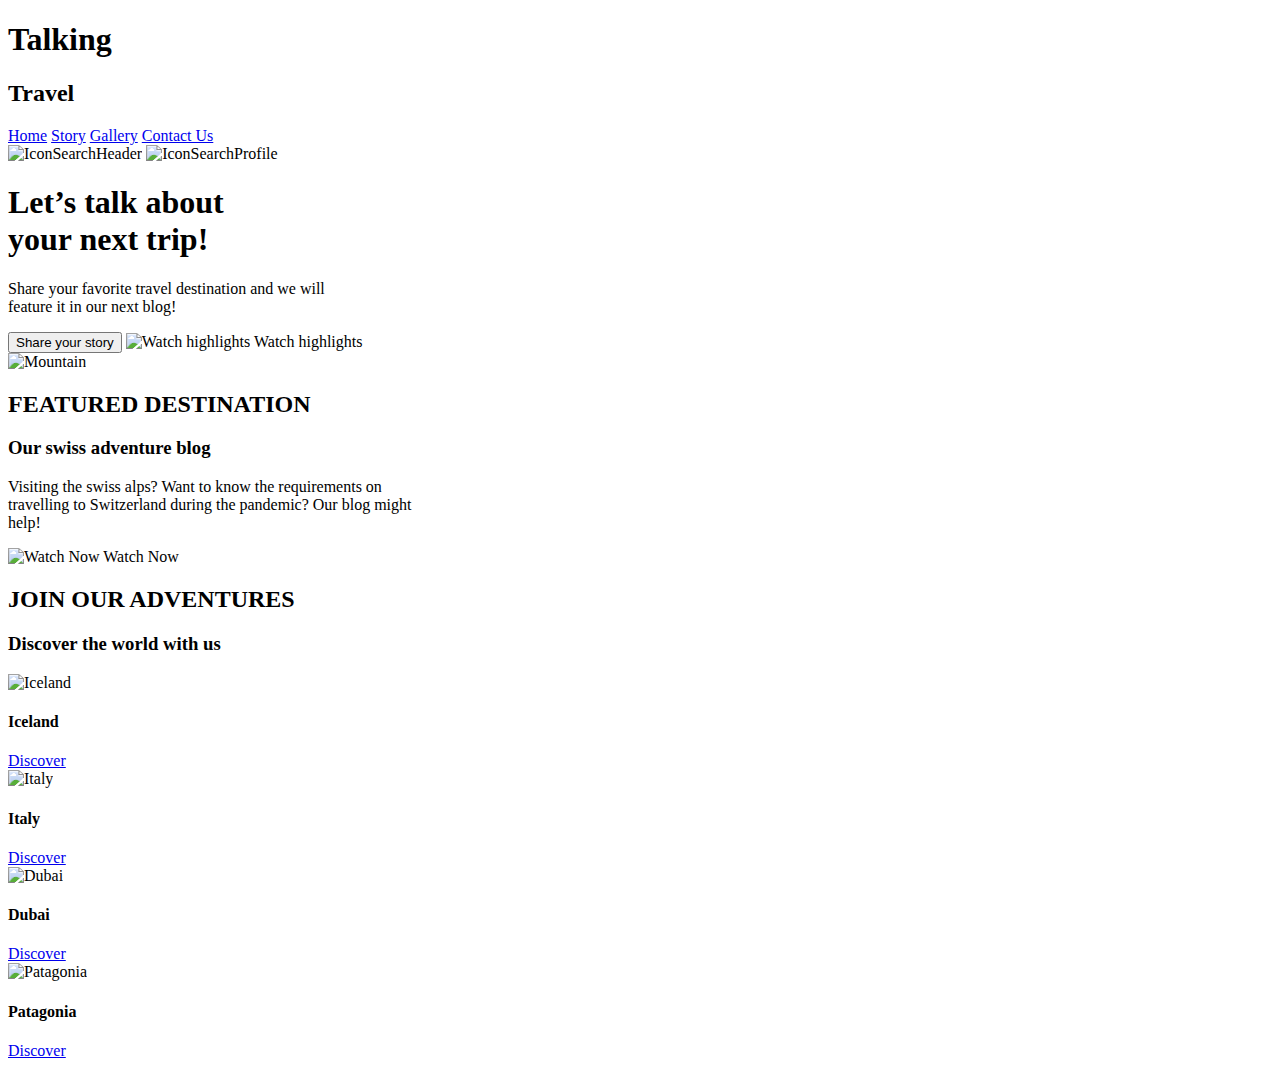
==== src/index.html @ f8778fd6 "add first block" ====
<!DOCTYPE html>
<html lang="en">
<head>
    <meta charset="UTF-8">
    <meta name="viewport" content="width=device-width, initial-scale=1.0">
    <link rel="stylesheet" href="style.css">
    <title>Talking Travel</title>
</head>
<body>

<header class="header-section">
    <div class="header-elements-row">
        <div class="logo">
            <h1>Talking</h1>
            <h2>Travel</h2>
        </div>
        <nav class="header-menu">
            <a href="index.html" class="active">Home</a>
            <a href="story.html">Story</a>
            <a href="#">Gallery</a>
            <a href="#">Contact Us</a>
            <div class="header-icons">
                <div class="divider"></div>
                <img src="src/images/Header-search-icon.svg" alt="IconSearchHeader" class="icon">
                <img src="src/images/Header-profile.svg" alt="IconSearchProfile" class="icon">
            </div>
        </nav>
    </div>
</header>

<main class="main-content">
    <section class="hero-section">
        <div class="text-container">
            <h1>
                <span class="highlight">Let’s talk</span> about <br />
                your next trip!
            </h1>
            <p>Share your favorite travel destination and we will <br />
                feature it in our next blog!</p>
            <div class="button-container"> 
                <div class="button-wrapper">
                    <button class="share-button">Share your story</button>
                    <img src="src/images/Video-button-1-block.svg" alt="Watch highlights" class="highlight-image"/>
                    <span class="highlight-text">Watch highlights</span>
                </div>
            </div>
        </div>
    </section>          
    
    <section class="featured-destination">
        <div class="image-container">
            <img src=src/images/Mountains-2-blocks.jpg" alt="Mountain" />
        </div>
        <div class="text-container">
            <h2>FEATURED DESTINATION</h2>
            <h3>Our swiss adventure blog</h3>
            <p>Visiting the swiss alps? Want to know the requirements on<br />
                travelling to Switzerland during the pandemic? Our blog might<br />
                help!</p>
            <div class="button-container-2"> 
                <div class="button-wrapper-2-block">
                    <img src="sources/images/Video-button-2-block.svg" alt="Watch Now" class="now-image"/>
                    <span class="now-text">Watch Now</span>
                </div>
            </div>
        </div>
    </section>
    
    <section class="adventures-section">
        <h2>JOIN OUR ADVENTURES</h2>
        <h3>Discover the world with us</h3>
        <div class="adventure-cards">
            <div class="adventure-card">
                <img src="sources\image\Iceland-card-image.jpg" alt="Iceland">
                <h4>Iceland</h4>
                <a href="#">Discover</a>
            </div>
            <div class="adventure-card">
                <img src="sources\image\Italy-card-image.jpg" alt="Italy">
                <h4>Italy</h4>
                <a href="#">Discover</a>
            </div>
            <div class="adventure-card">
                <img src="sources\image\Dubai-card-image.jpg" alt="Dubai">
                <h4>Dubai</h4>
                <a href="#">Discover</a>
            </div>
            <div class="adventure-card">
                <img src="sources/images/Patagonia-card-image.jpg" alt="Patagonia">
                <h4>Patagonia</h4>
                <a href="#">Discover</a>
            </div>
        </div>
    </section>
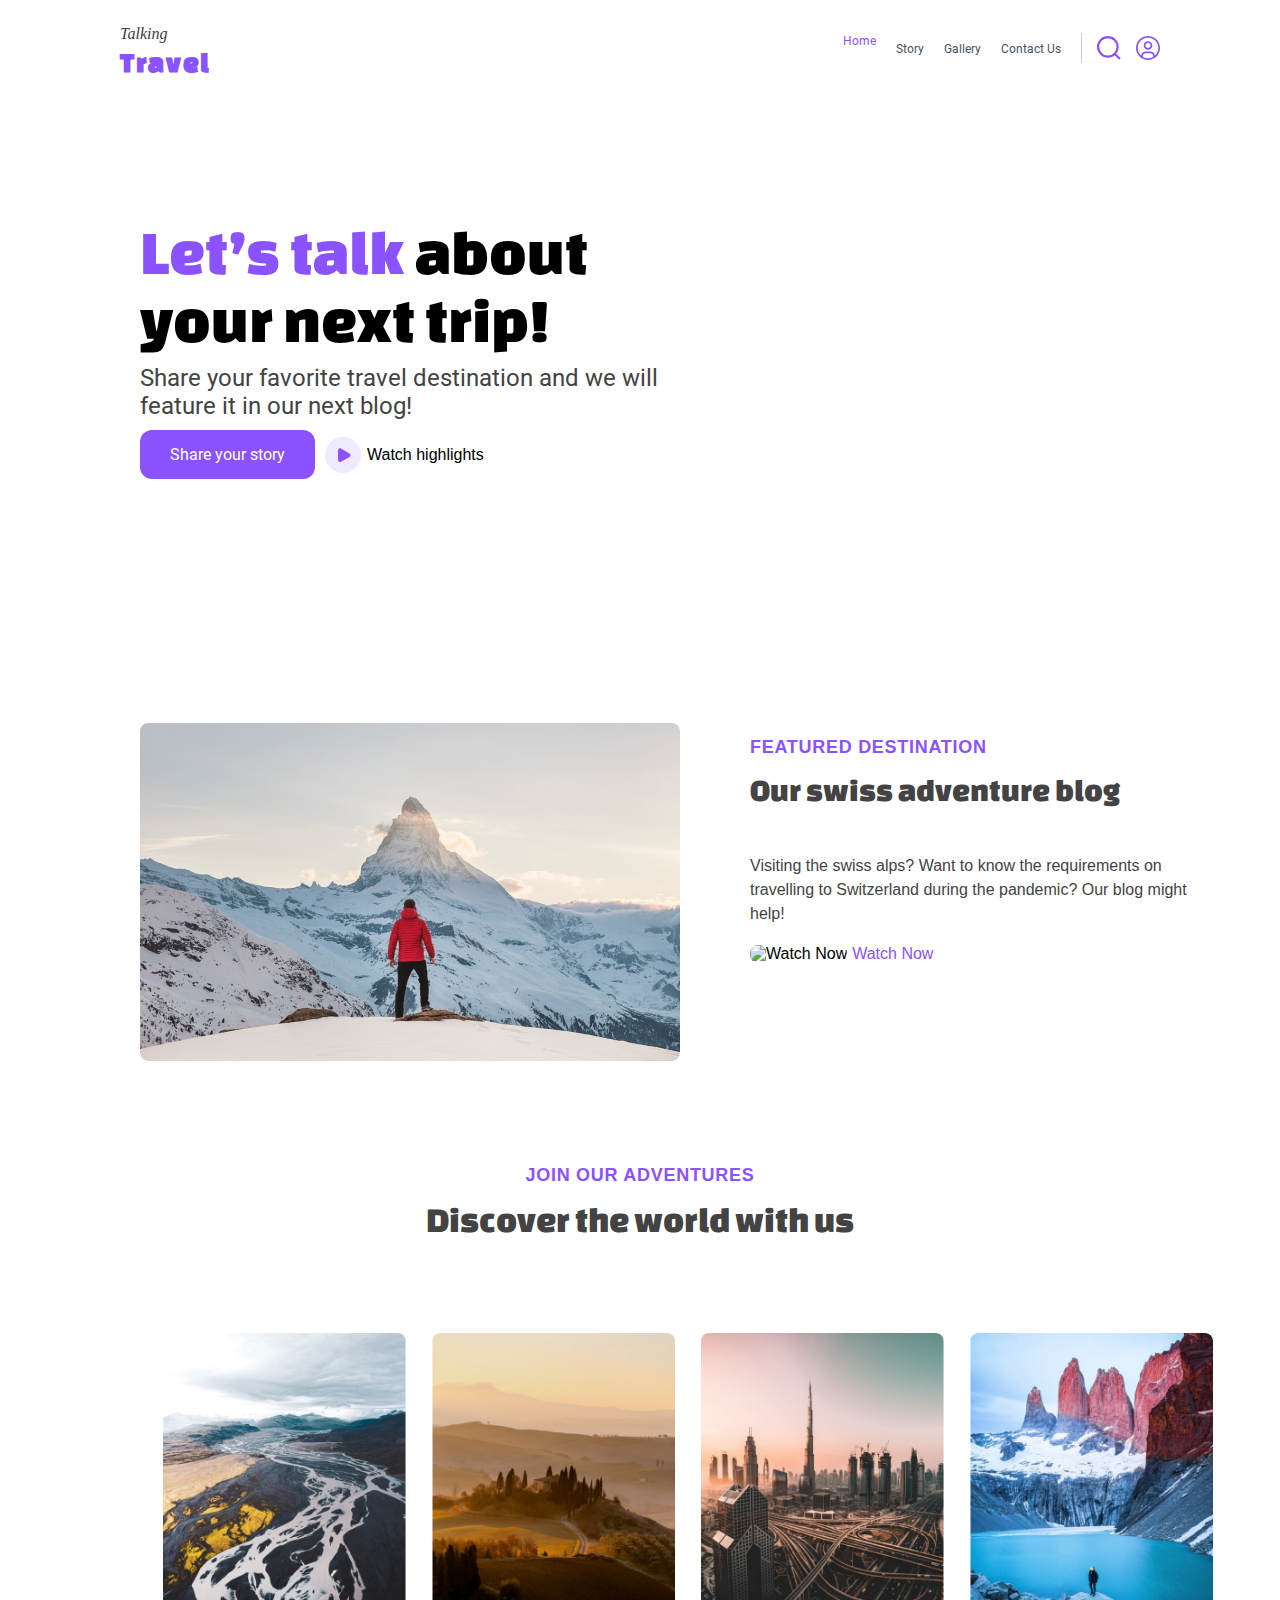
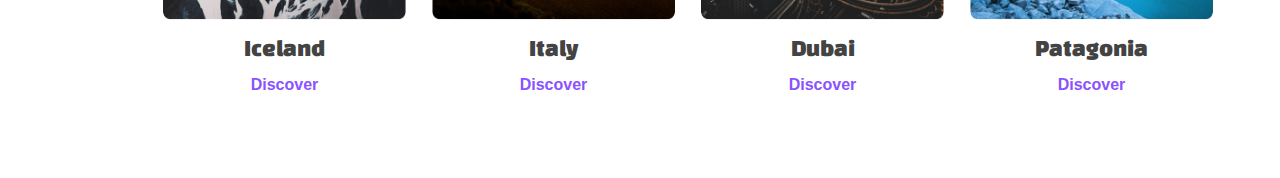
==== commit ad872999: "add fix photo" ====
--- a/src/index.html
+++ b/src/index.html
@@ -21,8 +21,8 @@
             <a href="#">Contact Us</a>
             <div class="header-icons">
                 <div class="divider"></div>
-                <img src="src/images/Header-search-icon.svg" alt="IconSearchHeader" class="icon">
-                <img src="src/images/Header-profile.svg" alt="IconSearchProfile" class="icon">
+                <img src="image/Header-search-icon.svg" alt="IconSearchHeader" class="icon">
+                <img src="image/Header-profile.svg" alt="IconSearchProfile" class="icon">
             </div>
         </nav>
     </div>
@@ -40,7 +40,7 @@
             <div class="button-container"> 
                 <div class="button-wrapper">
                     <button class="share-button">Share your story</button>
-                    <img src="src/images/Video-button-1-block.svg" alt="Watch highlights" class="highlight-image"/>
+                    <img src="image/Video-button-1-block.svg" alt="Watch highlights" class="highlight-image"/>
                     <span class="highlight-text">Watch highlights</span>
                 </div>
             </div>
@@ -49,7 +49,7 @@
     
     <section class="featured-destination">
         <div class="image-container">
-            <img src=src/images/Mountains-2-blocks.jpg" alt="Mountain" />
+            <img src="image/Mountains-2-blocks.jpg" alt="Mountain" />
         </div>
         <div class="text-container">
             <h2>FEATURED DESTINATION</h2>
@@ -59,7 +59,7 @@
                 help!</p>
             <div class="button-container-2"> 
                 <div class="button-wrapper-2-block">
-                    <img src="sources/images/Video-button-2-block.svg" alt="Watch Now" class="now-image"/>
+                    <img src="src/image/Video-button-1-block.svg" alt="Watch Now" class="now-image"/>
                     <span class="now-text">Watch Now</span>
                 </div>
             </div>
@@ -71,24 +71,26 @@
         <h3>Discover the world with us</h3>
         <div class="adventure-cards">
             <div class="adventure-card">
-                <img src="sources\image\Iceland-card-image.jpg" alt="Iceland">
+                <img src="/src/image/Iceland-card-image.jpg" alt="Iceland">
                 <h4>Iceland</h4>
                 <a href="#">Discover</a>
             </div>
             <div class="adventure-card">
-                <img src="sources\image\Italy-card-image.jpg" alt="Italy">
+                <img src="/src/image/Italy-card-image.jpg" alt="Italy">
                 <h4>Italy</h4>
                 <a href="#">Discover</a>
             </div>
             <div class="adventure-card">
-                <img src="sources\image\Dubai-card-image.jpg" alt="Dubai">
+                <img src="/src/image/Dubai-card-image.jpg" alt="Dubai">
                 <h4>Dubai</h4>
                 <a href="#">Discover</a>
             </div>
             <div class="adventure-card">
-                <img src="sources/images/Patagonia-card-image.jpg" alt="Patagonia">
+                <img src="/src/image/Patagonia-card-image.jpg" alt="Patagonia">
                 <h4>Patagonia</h4>
                 <a href="#">Discover</a>
             </div>
         </div>
-    </section>+    </section>
+    
+ --- a/src/style.css
+++ b/src/style.css
@@ -0,0 +1,552 @@
+body {
+    margin: 0;
+    font-family: "Roboto", sans-serif;
+    overflow-x: hidden;
+    padding: 20px 0;
+  }
+  
+  @font-face {
+    font-family: "BlackSignaturePersonalUseOnlyRegular";
+    src: 
+      url(scr/fonts/BlackSignaturePersonalUseOnlyRegular.otf);
+  }
+  
+  @font-face {
+    font-family: "ChangaOne-Regular";
+    src: url(fonts/ChangaOne-Regular.ttf);
+  }
+  
+  @font-face {
+    font-family: "Roboto-Regular";
+    src: url(fonts/Roboto-Regular.ttf);
+  }
+  
+  .header-section {
+    padding: 0 120px; 
+    margin: 0;
+  }
+  
+  .header-elements-row {
+    display: flex;
+    justify-content: space-between; 
+    align-items: center;
+  }
+  
+  .logo {
+    display: flex;
+    flex-direction: column; 
+  }
+  
+  .logo h1 {
+    width: 42px;
+    height: 28px;
+    left: 4px;
+    font-size: 16px;
+    font-style: italic;
+    font-weight: 200;
+    line-height: 28px;
+    text-align: center;
+    color: #3E3E3E;
+    margin: 0; 
+    font-family: "BlackSignaturePersonalUseOnlyRegular";
+  }
+  
+  .logo h2 {
+    width: 76px;
+    height: 28px;
+    top: 24px;
+    font-size: 28px;
+    font-weight: 900;
+    line-height: 28px;
+    text-align: center;
+    color: #8A53FF;
+    margin: 0; 
+    font-family: "ChangaOne-Regular";
+  }
+  
+  .header-menu {
+    display: flex;
+    gap: 20px; 
+  }
+  
+  .header-menu a {
+    padding-top: 8px;
+    text-decoration: none; 
+    color: #495367;
+    font-size: 12px;
+    font-weight: 400;
+    line-height: 16px;
+    font-family: "Roboto-Regular";
+  }
+  
+  .header-menu a.active {
+    padding-top: -0px;
+    color: #8A53FF;
+  }
+  
+  .header-icons {
+    display: flex;
+    gap: 15px;
+  }
+  
+  .divider {
+    border-left: 1px solid #ccc;
+    height: 30px;
+  }
+  
+  .icon {
+    width: 24px; 
+    height: auto;
+  }
+  
+.hero-section {
+  background-image: url("/scr/image/background-of-1-block.jpg"); 
+  background-size: cover; 
+  background-position: center; 
+  width: 100%; 
+  height: calc(100vw * (580 / 1440)); 
+  overflow: hidden;
+  margin-top: 15px; 
+  display: flex;
+  flex-direction: column;
+  justify-content: center; 
+  align-items: flex-start; 
+  text-align: left;
+  padding-left: 140px; 
+  padding-top: 16px; 
+  opacity: 1; 
+}
+.text-container {
+  margin-bottom: 32px;
+}
+
+.hero-section h1 {
+  font-size: 64px;
+  margin: 0; 
+  font-weight: 400;
+  font-family: "ChangaOne-Regular";
+}
+
+.highlight {
+  color: #8A53FF; 
+}
+
+.hero-section p {
+  font-size: 24px;
+  margin: 10px 0; 
+  font-family: "Roboto-Regular";
+  color: #434343;
+}
+
+.button-container {
+  display: flex;
+  gap: 10px; 
+  text-align: left;
+}
+
+.button-wrapper {
+  display: flex; 
+  align-items: center; 
+  text-align: left; 
+}
+.share-button {
+  border-radius: 12px; 
+  border: none;
+  padding: 15px 30px;
+  font-size: 16px;
+  background-color: #8A53FF;
+  color: white;
+  cursor: pointer;
+  font-family: "Roboto-Regular";
+}
+
+.share-button:hover {
+  background-color: #6a5acd; 
+}
+
+.highlight-image {
+  vertical-align: middle; 
+  margin-left: 10px; 
+}
+
+.highlight-text {
+  margin-left: 5px; 
+  vertical-align: middle; 
+}
+
+.featured-destination {
+  display: flex;
+  align-items: flex-start; 
+  text-align: left; 
+  padding-left: 140px; 
+  margin-top: 100px; 
+}
+
+.featured-destination img {
+  width: calc(540px * (100vw / 1440)); 
+  height: auto; 
+  border-radius: 8px; 
+}
+
+.featured-destination .text-container {
+  padding-left: 70px; 
+  margin-top: 0;
+}
+
+.featured-destination h2 {
+  font-size: 18px;
+  font-weight: 700;
+  line-height: 20px;
+  letter-spacing: 0.04em;
+  text-align: left;
+  color: #8A53FF; 
+}
+
+.featured-destination h3 {
+  font-family: "ChangaOne-Regular";
+  font-size: 32px;
+  font-weight: 400;
+  line-height: 36px;
+  text-align: left;
+  color: #434343;
+}
+
+.featured-destination p {
+  font-size: 16px;
+  font-weight: 400;
+  line-height: 24px;
+  text-align: left;
+  color: #434343;
+}
+
+.featured-destination .button-container-2 {
+  display: flex;
+  gap: 10px; 
+  text-align: left;
+}
+
+.featured-destination .button-wrapper-2-block {
+  display: flex; 
+  align-items: center; 
+  text-align: left; 
+}
+
+.featured-destination .now-image {
+  vertical-align: middle; 
+}
+
+.featured-destination .now-text {
+  margin-left: 5px; 
+  vertical-align: middle; 
+  font-size: 16px;
+  font-weight: 400;
+  line-height: 24px;
+  text-align: left;
+  color: #8A53FF;
+}
+
+.adventures-section {
+  text-align: center; 
+  margin-top: 100px; 
+}
+
+.adventures-section h2 {
+  font-size: 18px;
+  font-weight: 700;
+  line-height: 20px;
+  letter-spacing: 0.04em;
+  text-align: center;
+  color: #8A53FF;
+}
+
+.adventures-section h3 {
+  font-size: 36px; 
+  margin: 10px 0; 
+  font-family: "ChangaOne-Regular";
+  font-weight: 400;
+  line-height: 40px;
+  text-align: center;
+  color: #434343;
+}
+
+.adventure-cards {
+  display: flex; 
+  justify-content: flex-start; 
+  padding-left: 150px; 
+  margin: 64px 0;
+}
+
+.adventure-card {
+  display: flex; 
+  flex-direction: column; 
+  align-items: center; 
+}
+
+.adventure-card img {
+  border-radius: 8px; 
+  width: 90%; 
+  height: auto; 
+}
+
+.adventure-card h4 {
+  margin: 10px 0; 
+  font-size: 24px;
+  font-weight: 400;
+  line-height: 36px;
+  text-align: center;
+  font-family: "ChangaOne-Regular";
+  color: #434343;
+}
+
+.adventure-card a {
+  font-size: 16px;
+  font-weight: 700;
+  line-height: 18px;
+  text-align: center;
+  text-decoration: none; 
+  color: #8A53FF; 
+}
+
+.community-section {
+  position: relative; 
+  padding: 40px; 
+}
+
+.background-image {
+  position: absolute;
+  top: 0;
+  left: 0;
+  right: 0;
+  bottom: 0;
+  background-image: url('src/image/Community-image.jpg'); 
+  background-size: cover; 
+  background-position: center; 
+  z-index: -1; 
+}
+
+.community-section h2 {
+  text-align: center; 
+  font-size: 18px;
+  font-weight: 700;
+  line-height: 20px;
+  letter-spacing: 0.04em;
+  color: #8A53FF;
+}
+
+.community-section h3 {
+  margin: 10px 0; 
+  font-size: 44px;
+  font-weight: 400;
+  line-height: 36px;
+  text-align: center;
+  font-family: "ChangaOne-Regular";
+  padding-bottom: 30px;
+  color: #434343;
+}
+
+.community-section h4 {
+  margin: 10px 0; 
+  font-size: 24px;
+  font-weight: 400;
+  line-height: 36px;
+  text-align: left;
+  font-family: "ChangaOne-Regular";
+  color: #434343;
+}
+
+.community-section p {
+  margin: 10px 0; 
+  font-size: 16px;
+  font-weight: 400;
+  line-height: 32px;
+  text-align: left;
+  padding-bottom: 20px;
+  font-family: "Roboto-Regular";
+  color: #434343;
+}
+
+.travel-form {
+  max-width: 512px; 
+  margin: 0 auto; 
+  background: white; 
+  padding: 30px; 
+  border-radius: 8px; 
+}
+
+input[type="text"], select, textarea {
+  width: 100%; 
+  padding: 10px; 
+  margin-bottom: 15px; 
+  border: 1px solid #ccc; 
+  border-radius: 4px; 
+  box-sizing: border-box; 
+  color:#000000;
+}
+
+textarea {
+  height: 100px; 
+  font-family: "Roboto-Regular";
+}
+
+.submit-button {
+  background-color: #8A53FF; 
+  color: white; 
+  border: none; 
+  padding: 16px 80px; 
+  border-radius: 4px; 
+  cursor: pointer; 
+}
+
+.recent-entries {
+  margin: 0 auto; 
+  padding-left: 140px; 
+  padding-right: 140px; 
+  margin-top: 80px; 
+}
+
+h2 {
+  font-size: 18px;
+  font-weight: 700;
+  line-height: 21.09px;
+  letter-spacing: 0.06em;
+  text-align: center;
+  color: #8A53FF;
+}
+
+h3 {
+  margin: 10px 0; 
+  font-size: 44px;
+  font-weight: 400;
+  line-height: 36px;
+  text-align: center;
+  font-family: "ChangaOne-Regular";
+  padding-bottom: 30px;
+  color: #434343;
+}
+
+.featured-entry {
+  display: flex; 
+  margin-bottom: 40px; 
+}
+
+.entry-main {
+  flex: 1; 
+  margin-right: 20px; 
+  margin-bottom: 20px;
+  border-radius: 8px; 
+  background-color: #F9F9F9;
+}
+
+.entry-main img {
+  width: calc(440px * (100vw / 1440)); 
+  height: auto; 
+}
+
+.entry-text {
+  display: flex; 
+  flex-direction: column; 
+  margin-left: 20px;
+  margin-right: 20px;
+}
+
+h4 {
+  margin-top: 20px;
+  font-size: 20px;
+  font-weight: 400;
+  font-family: "ChangaOne-Regular";
+  color: #434343;
+}
+
+.text-with-button {
+  display: flex; 
+  align-items: center; 
+}
+
+.entry-text p {
+  margin: 0; 
+  margin-top: -16px;
+  flex: 1; 
+  font-size: 16px;
+  font-weight: 400;
+  color: #576074;
+}
+
+.entry-text a {
+  margin-left: 20px;
+  margin-top: -32px;
+}
+
+.entry-list {
+  flex: 1; 
+}
+
+.story-item {
+  display: flex; 
+  padding-bottom: 10px;
+  padding-top: 10px;
+  padding-left: 10px;
+  padding-right: 10px;
+  border-radius: 8px; 
+  background-color: #F9F9F9;
+  margin-bottom: 20px; 
+}
+
+.story-item img {
+  width: 200px; 
+  height: auto; 
+  border-radius: 8px; 
+  margin-right: 15px; 
+}
+
+.item-content {
+  flex: 1; 
+}
+
+.item-content h4 {
+  font-size: 20px;
+  font-weight: 400;
+  font-family: "ChangaOne-Regular";
+}
+
+.item-content p {
+  margin-top: -16px; 
+  size: 12;
+  font-family: "Roboto-Regular";
+  color: #576074;
+}
+
+.item-content a {
+  size: 16;
+  color: #8A53FF; 
+  text-decoration: none; 
+}
+
+.footer-section{
+  padding: 0 140px;
+}
+
+.footer-elements-row {
+  display: flex;
+  justify-content: space-between; 
+  align-items: center;
+  padding: 0 20px; 
+  color: #939EB4;
+}
+
+.footer-menu {
+  display: flex;
+  gap: 20px; 
+}
+
+.footer-menu a {
+  padding-top: 8px;
+  text-decoration: none; 
+  color: #939EB4;
+  font-size: 12px;
+  font-weight: 400;
+  line-height: 16px;
+}
+
+.footer-menu a.active {
+  padding-top: -0px;
+}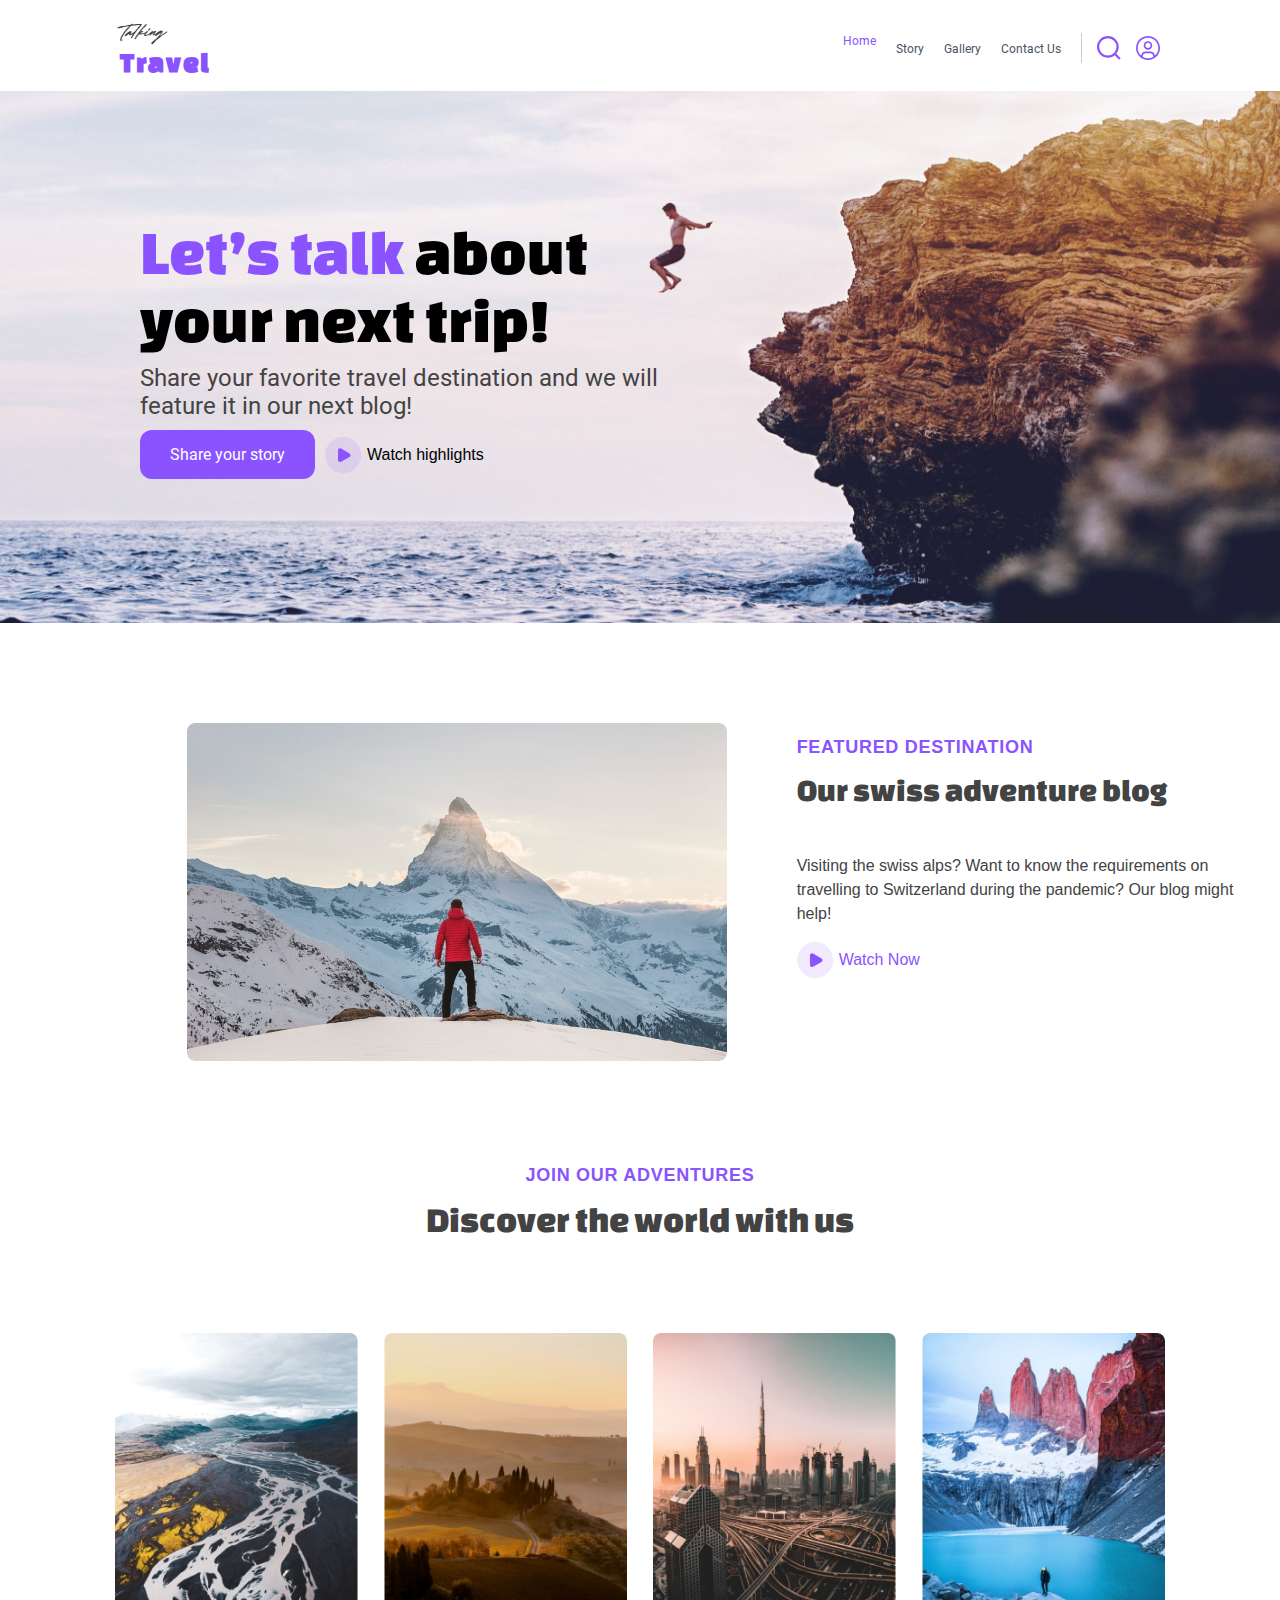
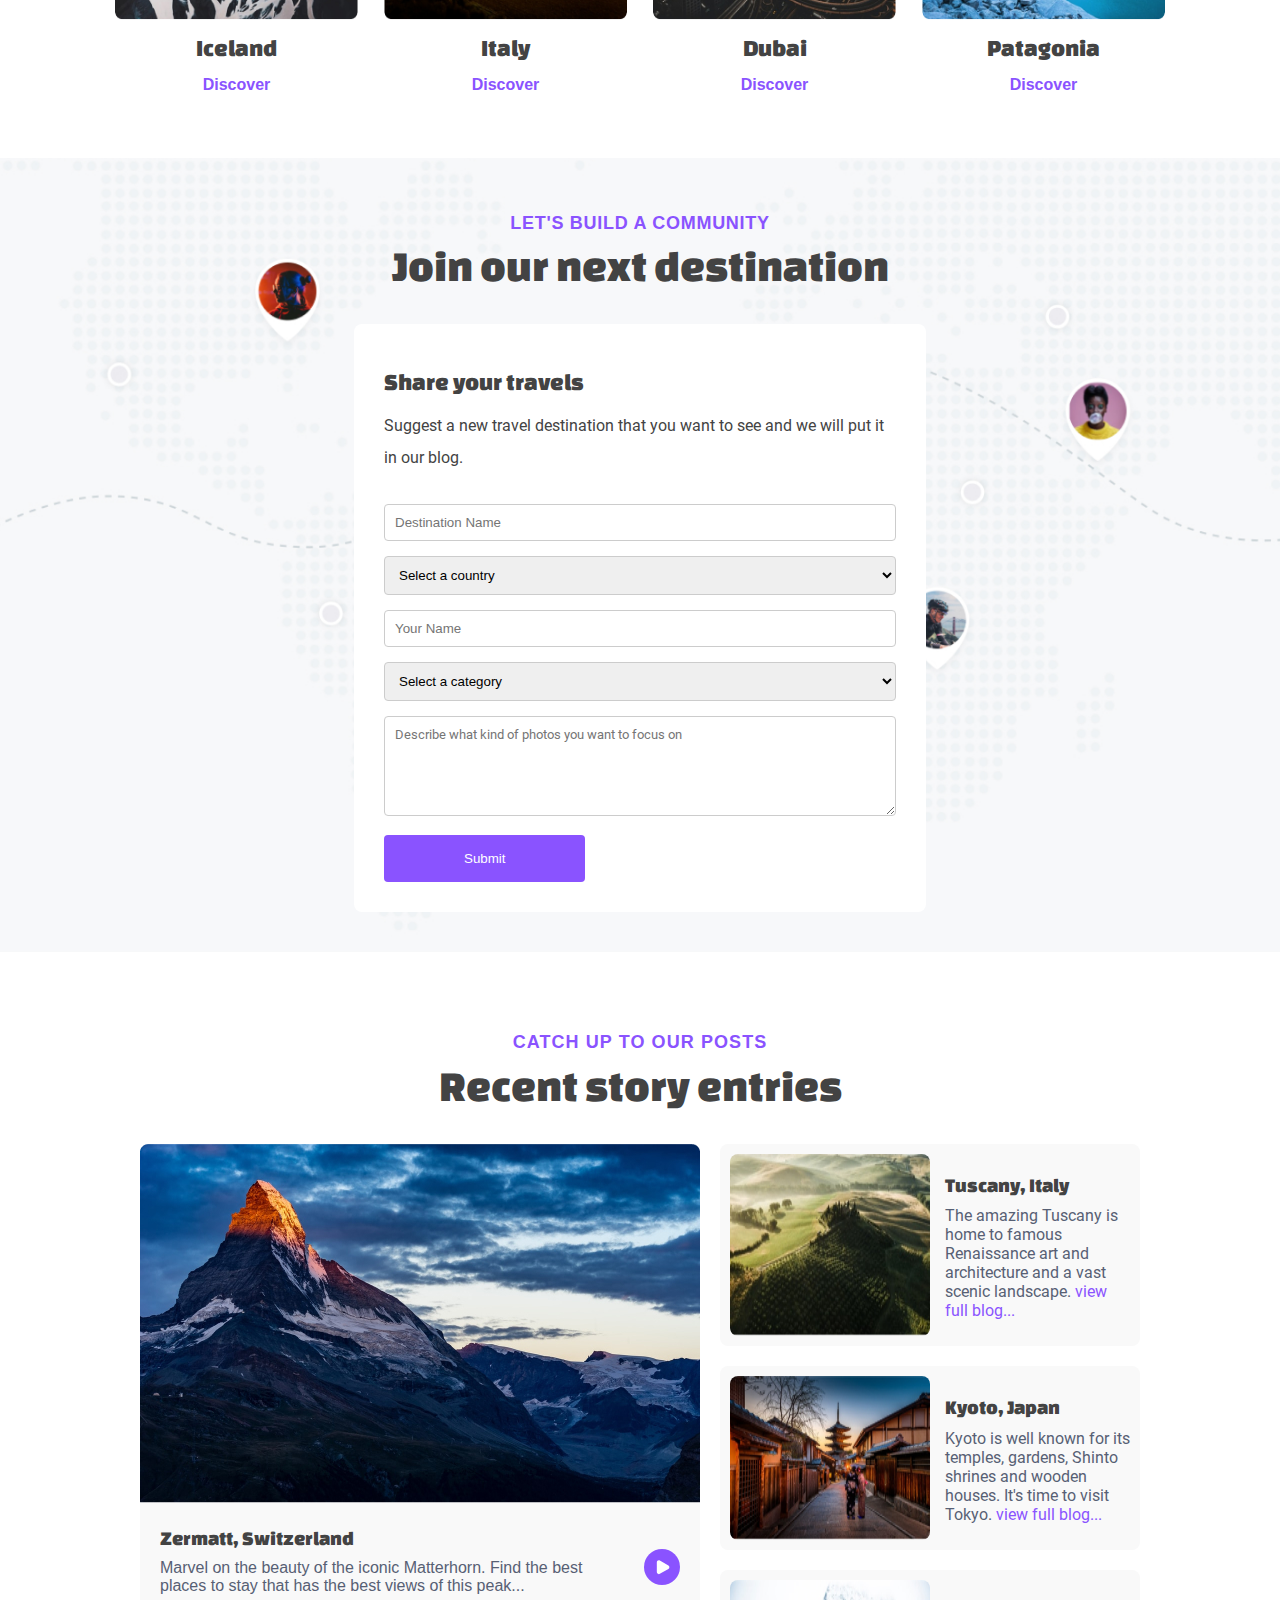
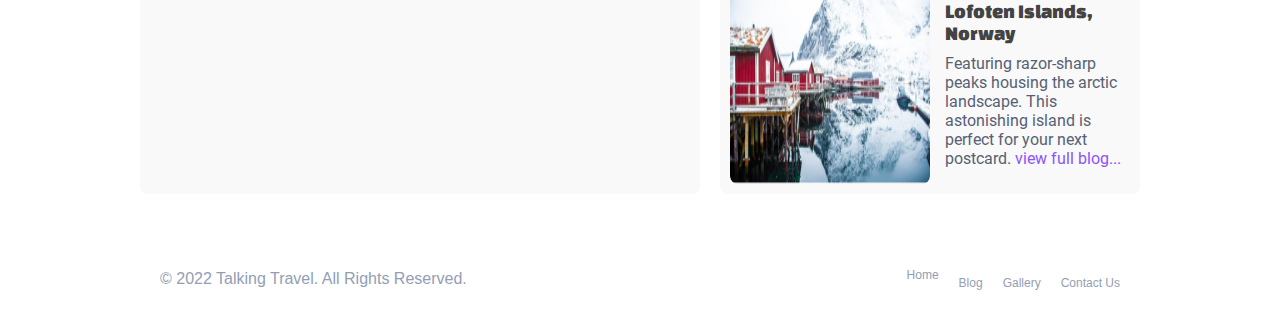
==== commit dc3187f8: "add second page and fix bug" ====
--- a/src/index.html
+++ b/src/index.html
@@ -16,7 +16,7 @@
         </div>
         <nav class="header-menu">
             <a href="index.html" class="active">Home</a>
-            <a href="story.html">Story</a>
+            <a href="./second.html">Story</a>
             <a href="#">Gallery</a>
             <a href="#">Contact Us</a>
             <div class="header-icons">
@@ -59,7 +59,7 @@
                 help!</p>
             <div class="button-container-2"> 
                 <div class="button-wrapper-2-block">
-                    <img src="src/image/Video-button-1-block.svg" alt="Watch Now" class="now-image"/>
+                    <img src="image/Video-button-1-block.svg" alt="Watch Now" class="now-image"/>
                     <span class="now-text">Watch Now</span>
                 </div>
             </div>
@@ -71,26 +71,111 @@
         <h3>Discover the world with us</h3>
         <div class="adventure-cards">
             <div class="adventure-card">
-                <img src="/src/image/Iceland-card-image.jpg" alt="Iceland">
+                <img src="image/Iceland-card-image.jpg" alt="Iceland">
                 <h4>Iceland</h4>
                 <a href="#">Discover</a>
             </div>
             <div class="adventure-card">
-                <img src="/src/image/Italy-card-image.jpg" alt="Italy">
+                <img src="image/Italy-card-image.jpg" alt="Italy">
                 <h4>Italy</h4>
                 <a href="#">Discover</a>
             </div>
             <div class="adventure-card">
-                <img src="/src/image/Dubai-card-image.jpg" alt="Dubai">
+                <img src="image/Dubai-card-image.jpg" alt="Dubai">
                 <h4>Dubai</h4>
                 <a href="#">Discover</a>
             </div>
             <div class="adventure-card">
-                <img src="/src/image/Patagonia-card-image.jpg" alt="Patagonia">
+                <img src="image/Patagonia-card-image.jpg" alt="Patagonia">
                 <h4>Patagonia</h4>
                 <a href="#">Discover</a>
             </div>
         </div>
     </section>
     
+    <section class="community-section">
+        <div class="background-image"></div>
+        <h2>LET'S BUILD A COMMUNITY</h2>
+        <h3>Join our next destination</h3>
+        <form class="travel-form">
+            <h4>Share your travels</h4>
+            <p>Suggest a new travel destination that you want to see and we will put it in our blog.</p>
+            <input type="text" name="destination-name" placeholder="Destination Name" required>
+            <select name="country" required>
+                <option value="" disabled selected>Select a country</option>
+                <option value="Russia">Russia</option>
+                <option value="Japan">Japan</option>
+                <option value="Korea">Korea</option>
+                <option value="USA">USA</option>
+            </select>
+            <input type="text" name="name" placeholder="Your Name" required>
+            <select name="shooting-category" required>
+                <option value="" disabled selected>Select a category</option>
+                <option value="art">Art</option>
+                <option value="nature">Nature</option>
+                <option value="science">Science</option>
+                <option value="education">Education</option>
+            </select>
+            <textarea name="description" placeholder="Describe what kind of photos you want to focus on" required></textarea>
+            <button type="submit" class="submit-button">Submit</button>
+        </form>
+    </section>
+    
+<section class="recent-entries">
+<h2>CATCH UP TO OUR POSTS</h2>
+<h3>Recent story entries</h3>
+<div class="featured-entry">
+<div class="entry-main">
+    <img src="image/Zermatt-last-block.jpg" alt="Zermatt, Switzerland">
+    <div class="entry-text">
+        <h4>Zermatt, Switzerland</h4>
+        <div class="text-with-button">
+            <p>Marvel on the beauty of the iconic Matterhorn. Find the best places to stay that has the best views of this peak...</p>
+            <a href="#"><img src="image/Video-button-2-block.svg" class="Play Video" alt="Play Video"></a>
+        </div>
+    </div>
+</div>
+
+<div class="entry-list">
+    <div class="story-item">
+        <img src="image/Tuscany-last-block.jpg" alt="Tuscany, Italy">
+        <div class="item-content">
+            <h4>Tuscany, Italy</h4>
+            <p>The amazing Tuscany is home to famous Renaissance art and architecture and a vast scenic landscape. <a href="#">view full blog...</a></p>
+        </div>
+    </div>
+    <div class="story-item">
+        <img src="image/Kyoto-last-block.jpg" alt="Kyoto, Japan">
+        <div class="item-content">
+            <h4>Kyoto, Japan</h4>
+            <p>Kyoto is well known for its temples, gardens, Shinto shrines and wooden houses. It's time to visit Tokyo. <a href="#">view full blog...</a></p>
+        </div>  
+    </div>
+    <div class="story-item">
+        <img src="image/Lofoten-Islands-last-block.jpg" alt="Lofoten Islands, Norway">
+        <div class="item-content">
+            <h4>Lofoten Islands, Norway</h4>
+            <p>Featuring razor-sharp peaks housing the arctic landscape. This astonishing island is perfect for your next postcard. <a href="#">view full blog...</a></p>
+        </div>
+    </div>
+</div>
+</div>
+</section>    
+</main>
+
+<footer class="footer-section">
+<div class="footer-elements-row">
+<p>&copy; 2022 Talking Travel. All Rights Reserved.</p>
+<nav class="footer-menu">
+<a href="index.html" class="active">Home</a>
+<a href="#">Blog</a>
+<a href="#">Gallery</a>
+<a href="#">Contact Us</a>
+</nav>
+</div>
+</footer>
+
+</body>
+</html>
+    
  --- a/src/style.css
+++ b/src/style.css
@@ -8,7 +8,7 @@
   @font-face {
     font-family: "BlackSignaturePersonalUseOnlyRegular";
     src: 
-      url(scr/fonts/BlackSignaturePersonalUseOnlyRegular.otf);
+      url(fonts/BlackSignaturePersonalUseOnlyRegular.otf);
   }
   
   @font-face {
@@ -100,7 +100,7 @@
   }
   
 .hero-section {
-  background-image: url("/scr/image/background-of-1-block.jpg"); 
+  background-image: url("image/Background-of-1-block.jpg"); 
   background-size: cover; 
   background-position: center; 
   width: 100%; 
@@ -177,6 +177,7 @@
 .featured-destination {
   display: flex;
   align-items: flex-start; 
+  justify-content: center;
   text-align: left; 
   padding-left: 140px; 
   margin-top: 100px; 
@@ -271,8 +272,7 @@
 
 .adventure-cards {
   display: flex; 
-  justify-content: flex-start; 
-  padding-left: 150px; 
+  justify-content: center; 
   margin: 64px 0;
 }
 
@@ -318,7 +318,7 @@
   left: 0;
   right: 0;
   bottom: 0;
-  background-image: url('src/image/Community-image.jpg'); 
+  background-image: url("image/Community-image.jpg"); 
   background-size: cover; 
   background-position: center; 
   z-index: -1; 
